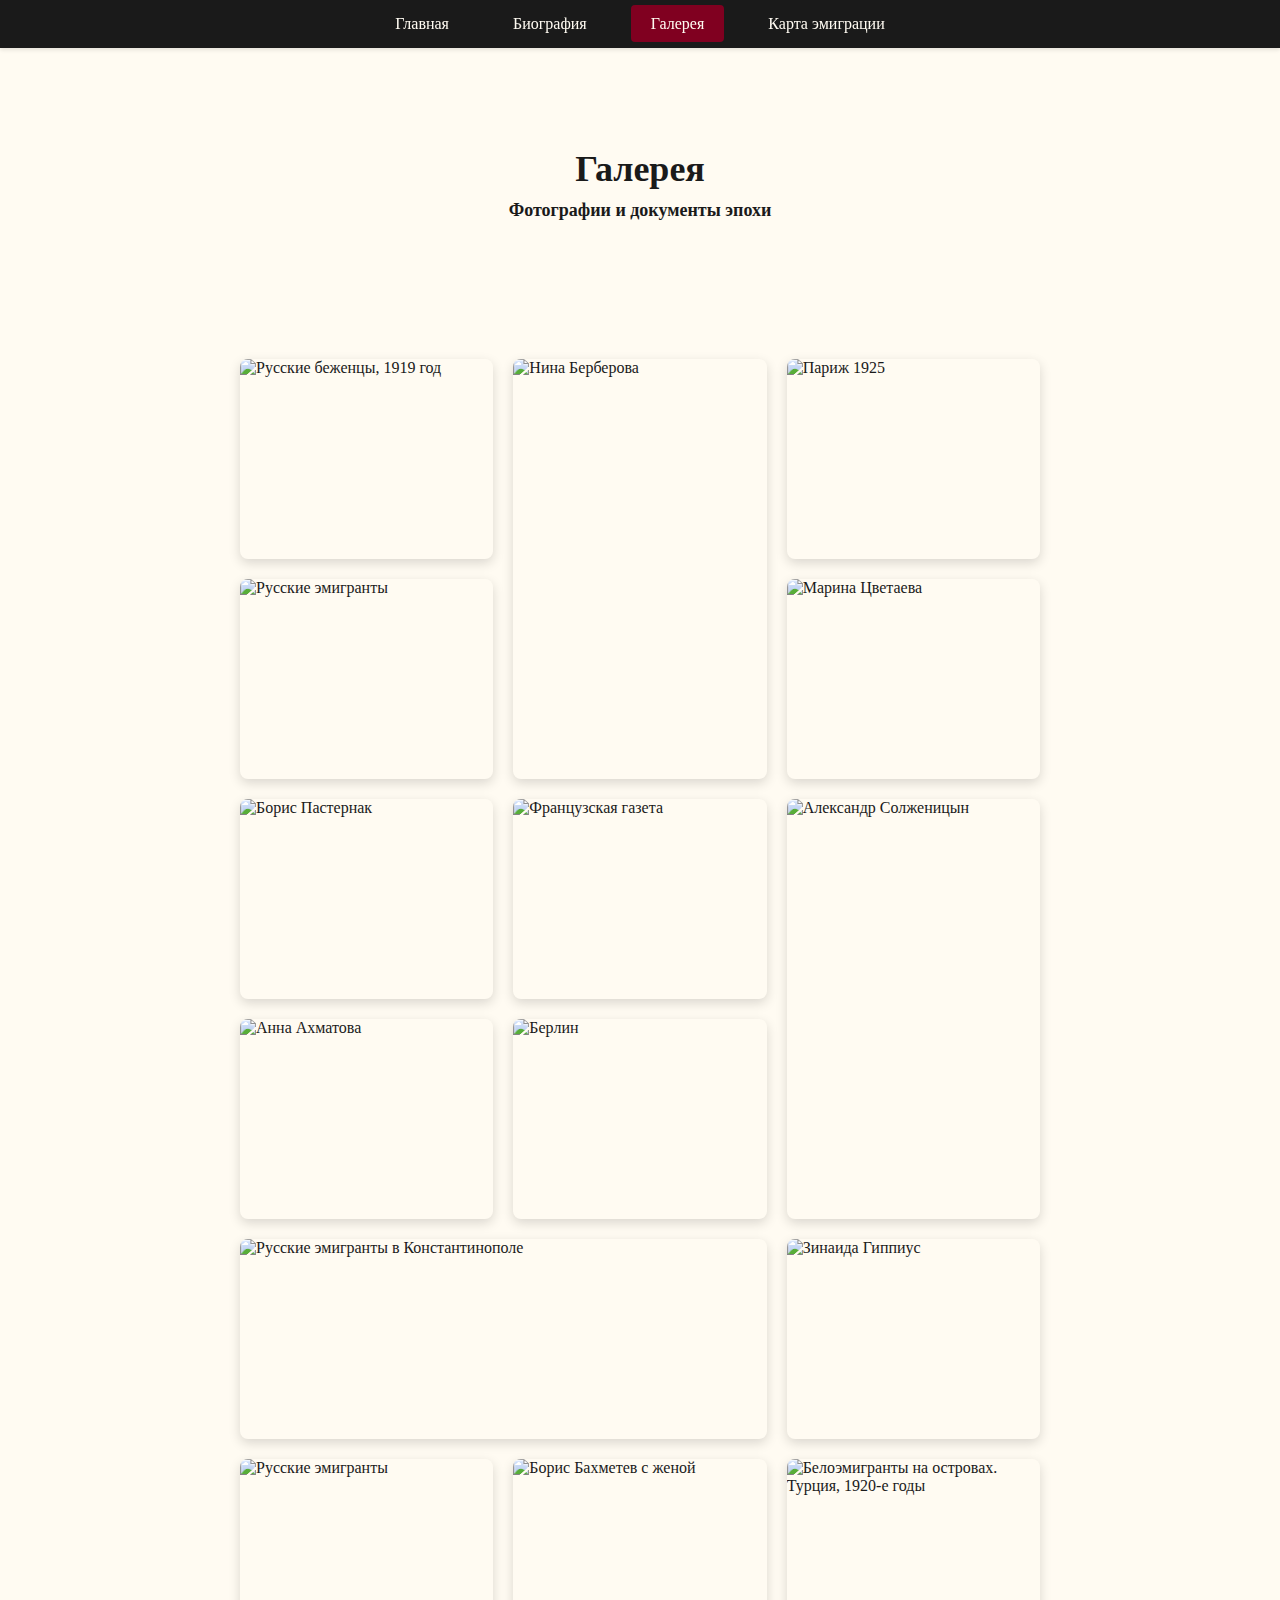
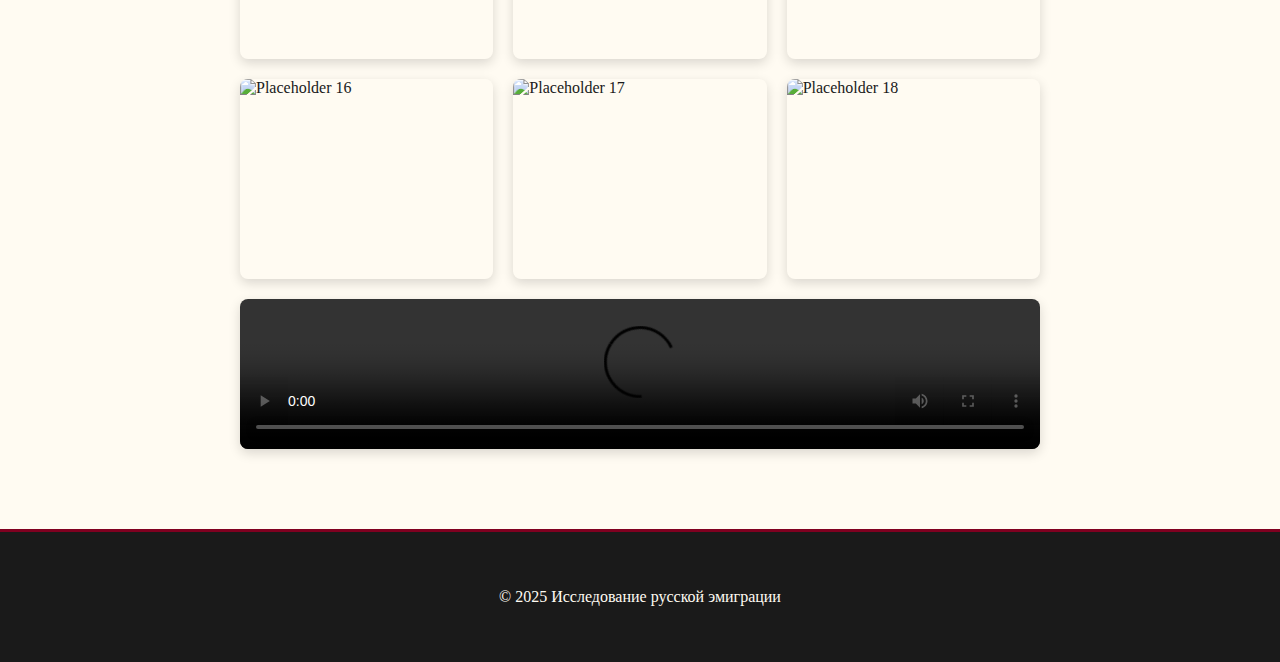
==== gallery.html @ 87d1cf18 "Add files via upload" ====
<!DOCTYPE html>
<html lang="ru">
<head>
    <meta charset="UTF-8">
    <meta name="viewport" content="width=device-width, initial-scale=1.0">
    <title>Галерея - Русская эмиграция</title>
    <link rel="stylesheet" href="style.css">
</head>
<body>
    <nav class="navigation">
        <a href="index.html">Главная</a>
        <a href="biography.html">Биография</a>
        <a href="gallery.html" class="active">Галерея</a>
        <a href="map.html">Карта эмиграции</a>
    </nav>
    <header class="gallery-header">
        <h1>Галерея</h1>
        <h3>Фотографии и документы эпохи</h3>
    </header>
    <section class="full-width-gallery">
        <div class="gallery">
            <!-- Картинка 1 -->
            <div class="gallery-item">
                <img src="images/IMG_1744.jpeg" alt="Русские беженцы, 1919 год">
                <div class="gallery-caption">Русские беженцы, 1919 год</div>
            </div>
            <!-- Картинка 2 -->
            <div class="gallery-item gallery-item-tall">  <!-- Added class -->
                <img src="images/IMG_1737.jpeg" alt="Нина Берберова">
                <div class="gallery-caption">Нина Берберова</div>
            </div>
            <!-- Картинка 3 -->
            <div class="gallery-item">
                <img src="images/Paris_Montmartre_in_1925.jpg" alt="Париж 1925">
                <div class="gallery-caption">Париж, 1925 год</div>
            </div>
            <!-- Картинка 4 -->
            <div class="gallery-item gall">
                <img src="images/IMG_1735.jpeg" alt="Русские эмигранты">
                <div class="gallery-caption">Русские эмигранты</div>
            </div>
            <!-- Картинка 5 -->
            <div class="gallery-item">
                <img src="images/IMG_1738.jpeg" alt="Марина Цветаева">
                <div class="gallery-caption">Марина Цветаева</div>
            </div>
            <!-- Картинка 6 -->
            <div class="gallery-item">
                <img src="images/Boris_Pasternak_1959_photo.jpg" alt="Борис Пастернак">
                <div class="gallery-caption">Борис Пастернак</div>
            </div>
            <!-- Картинка 7 -->
            <div class="gallery-item">
                <img src="images/946700_649417261741499_535988744_n.jpg" alt="Французская газета">
                <div class="gallery-caption">Французская газета</div>
            </div>
            <!-- Картинка 8 -->
            <div class="gallery-item gallery-item-tall">  <!-- Added class -->
                <img src="images/Aleksandr_Solzhenitsyn_1974crop.jpg" alt="Александр Солженицын">
                <div class="gallery-caption">Александр Солженицын</div>
            </div>
            <!-- Картинка 9 -->
            <div class="gallery-item">
                <img src="images/IMG_1746.jpeg" alt="Анна Ахматова">
                <div class="gallery-caption">Анна Ахматова</div>
            </div>
            <!-- Картинка 10 -->
            <div class="gallery-item">
                <img src="images/IMG_1747.jpeg" alt="Берлин">
                <div class="gallery-caption">Берлин</div>
            </div>
            <!-- Картинка 11 -->
            <div class="gallery-item gallery-item-wide">  <!-- Added class -->
                <img src="images/russian_emigres_in_constantinople.jpg" alt="Русские эмигранты в Константинополе">
                <div class="gallery-caption">Русские эмигранты в Константинополе</div>
            </div>
            <!-- Картинка 12 -->
            <div class="gallery-item">
                <img src="images/Gippius_1910s.jpg" alt="Зинаида Гиппиус">
                <div class="gallery-caption">Зинаида Гиппиус</div>
            </div>

            <!-- Картинка 13 -->
            <div class="gallery-item">
                <img src="images/IMG_1731.jpeg" alt="Русские эмигранты">
                <div class="gallery-caption">Русские эмигранты</div>
            </div>

            <!-- Картинка 14 -->
            <div class="gallery-item">
                <img src="images/IMG_1732.jpeg" alt="Борис Бахметев с женой">
                <div class="gallery-caption">Борис Бахметев с женой, 1922 г.</div>
            </div>

            <!-- Картинка 15 -->
            <div class="gallery-item">
                <img src="images/IMG_1734.jpeg" alt="Белоэмигранты на островах. Турция, 1920-е годы">
                <div class="gallery-caption">Белоэмигранты на островах. Турция, 1920-е годы</div>
            </div>

             <!-- Картинка 16 -->
             <div class="gallery-item">
                <img src="images/Gallipoli2.jpg" alt="Placeholder 16">
                <div class="gallery-caption">Генерал А. П. Кутепов обходит войска в Галлиполи перед отправкой в Болгарию. 1921 год</div>
            </div>

            <!-- Картинка 17 -->
            <div class="gallery-item">
                <img src="images/Russian_poets_in_Harbin_(1930s)_restored.jpg" alt="Placeholder 17">
                <div class="gallery-caption">Поэты-харбинцы. Слева направо: В. К. Обухов, М. А. Шмейсер, Н. Ильнек, А. И. Несмелов, А. Андреева, А. А. Ачаир</div>
            </div>

            <!-- Картинка 18 -->
            <div class="gallery-item">
                <img src="images/gosti.jpg" alt="Placeholder 18">
                <div class="gallery-caption">Гости и постояльцы в «Здравнице имени генерала Врангеля» в Белграде на Дединье</div>
            </div>

            <!-- Video item -->
            <div class="gallery-item gallery-item-full">  <!-- Added class -->
                <video controls loading="lazy" width="100%">  <!-- Added width attribute -->
                    <source src="images/videoplayback.mp4" type="video/webm">
                    Ваш браузер не поддерживает видео
                </video>
                <div class="gallery-caption">Париж 1920-х годов (архивное видео)</div>
            </div>

        </div>
    </section>
    <footer>
        <p>© 2025 Исследование русской эмиграции</p>
    </footer>
</body>
</html>
---- style.css ----
body {
  font-family: "Georgia", serif;
  background-color: #FFFBF2;
  color: #1A1A1A;
  margin: 0;
  padding: 0;
}

.navigation {
  background-color: #1A1A1A;
  padding: 15px 0;
  position: sticky;
  top: 0;
  z-index: 1000;
  text-align: center;
  box-shadow: 0 2px 4px rgba(0, 0, 0, 0.1);
}

.navigation a {
  color: #FFFBF2;
  text-decoration: none;
  padding: 10px 20px;
  margin: 0 10px;
  border-radius: 4px;
  transition: background-color 0.3s ease;
}

.navigation a:hover {
  background-color: #800020;
}

.navigation a.active {
  background-color: #800020;
  color: #FFFBF2;
}

.biography-header,
.gallery-header,
.map-header,
header {
  text-align: center;
  padding: 100px 20px;
}

header h1 {
  font-size: 48px;
  margin: 0;
  color: #1A1A1A;
}

header h3 {
  font-size: 24px;
  margin-top: 10px;
  color: #1A1A1A;
}

section {
  padding: 40px 20px;
  max-width: 800px;
  margin: 0 auto;
}

h2 {
  border-bottom: 2px solid #800020;
  padding-bottom: 10px;
  margin-bottom: 20px;
  color: #1A1A1A;
}

.card {
  background-color: #FAF7EF;
  box-shadow: 0 2px 4px rgba(0, 0, 0, 0.1);
  padding: 20px;
  margin-bottom: 20px;
  border-radius: 8px;
}

.timeline {
  border-left: 3px solid #800020;
  padding-left: 20px;
  margin-bottom: 40px;
}

.timeline h3 {
  margin-top: 0;
}

.quote {
  font-style: italic;
  color: #555;
  text-align: center;
  margin-top: 20px;
}

.map-container {
  padding: 20px;
  max-width: 1200px;
  margin: 0 auto;
}

#emigration-map {
  height: 500px;
  width: 100%;
  border: 2px solid #800020;
  border-radius: 8px;
  margin-bottom: 20px;
}

.map-legend {
  background-color: #FAF7EF;
  padding: 20px;
  border-radius: 8px;
  box-shadow: 0 2px 4px rgba(0, 0, 0, 0.1);
}

.map-legend ul {
  list-style-type: none;
  padding: 0;
}

.map-legend li {
  margin: 10px 0;
  padding-left: 20px;
  position: relative;
}

.map-legend li:before {
  content: "•";
  color: #800020;
  position: absolute;
  left: 0;
}

footer {
  background-color: #1A1A1A;
  color: #FFFBF2;
  text-align: center;
  padding: 40px;
  margin-top: 60px;
  border-top: 3px solid #800020;
}

/*General adjustments*/
header h1 {
  font-size: 36px;
}

header h3 {
  font-size: 18px;
}

.gallery {
  gap: 15px;
}

.gallery-item img,
.gallery-item video {
  height: 180px;
}

@media (max-width: 480px) {
  header h1 {
    font-size: 30px;
  }

  header h3 {
    font-size: 16px;
  }

  .gallery-item img,
  .gallery-item video {
    height: 150px;
  }
}

.biographies {
  display: flex;
  flex-wrap: wrap;
  gap: 20px;
  padding: 20px;
  justify-content: center;
}

.biography-card {
  background-color: #FAF7EF;
  box-shadow: 0 2px 4px rgba(0, 0, 0, 0.1);
  width: 100%;
  max-width: 400px;
  padding: 20px;
  transition: transform 0.3s ease;
}

.biography-card:hover {
  transform: scale(1.02);
}

.biography-card h2 {
  text-align: center;
  color: #1A1A1A;
  margin-bottom: 10px;
}

.author-image {
  display: block;
  margin: 0 auto;
  width: 100px;
  height: 100px;
  object-fit: cover;
  border-radius: 50%;
  border: 2px solid #800020;
}

.bio-content {
  margin-top: 20px;
}

.bio-content h3 {
  color: #800020;
  margin: 15px 0 10px;
}

@media (max-width: 768px) {
  .biography-card {
    max-width: 100%;
  }
}

.full-width-gallery {
  padding: 20px;
}

.gallery {
  display: -ms-grid; /* IE Fallback */
  display: grid;
  grid-template-columns: repeat(auto-fill, minmax(250px, 1fr));
  grid-gap: 20px;
  margin: 0 auto;
  grid-auto-flow: dense;
}

.gallery-item {
  position: relative;
  overflow: hidden;
  border-radius: 8px;
  box-shadow: 0 4px 12px rgba(0, 0, 0, 0.15);
  transition: transform 0.3s ease;
  border: none;
}

.gallery-item:hover {
  transform: scale(1.05);
}

.gallery-item img,
.gallery-item video {
  width: 100%;
  height: 200px;
  object-fit: cover;
  display: block;
  -webkit-user-select: none;
  -webkit-touch-callout: none;
  -webkit-tap-highlight-color: transparent;
}

.gallery-caption {
  position: absolute;
  bottom: 0;
  left: 0;
  right: 0;
  background: rgba(128, 0, 32, 0.85);
  color: #FFFBF2;
  padding: 15px;
  font-size: 14px;
  text-align: center;
  opacity: 0;
  transition: opacity 0.3s ease;
}

.gallery-item:hover .gallery-caption {
  opacity: 1;
}

.gallery-item-tall {
  grid-row: span 2;
}

.gallery-item-wide {
  grid-column: span 2;
}

.gallery-item-full {
  grid-column: 1 / -1;
}

.gallery-item-full video {
  height: auto;
}

/*Smaller screens*/

@media (max-width: 768px) {
  header h1 {
    font-size: 36px;
  }
  header h3 {
    font-size: 18px;
  }
  .gallery {
    gap: 15px;
  }
  .gallery-item img,
  .gallery-item video {
    height: 180px;
  }
}
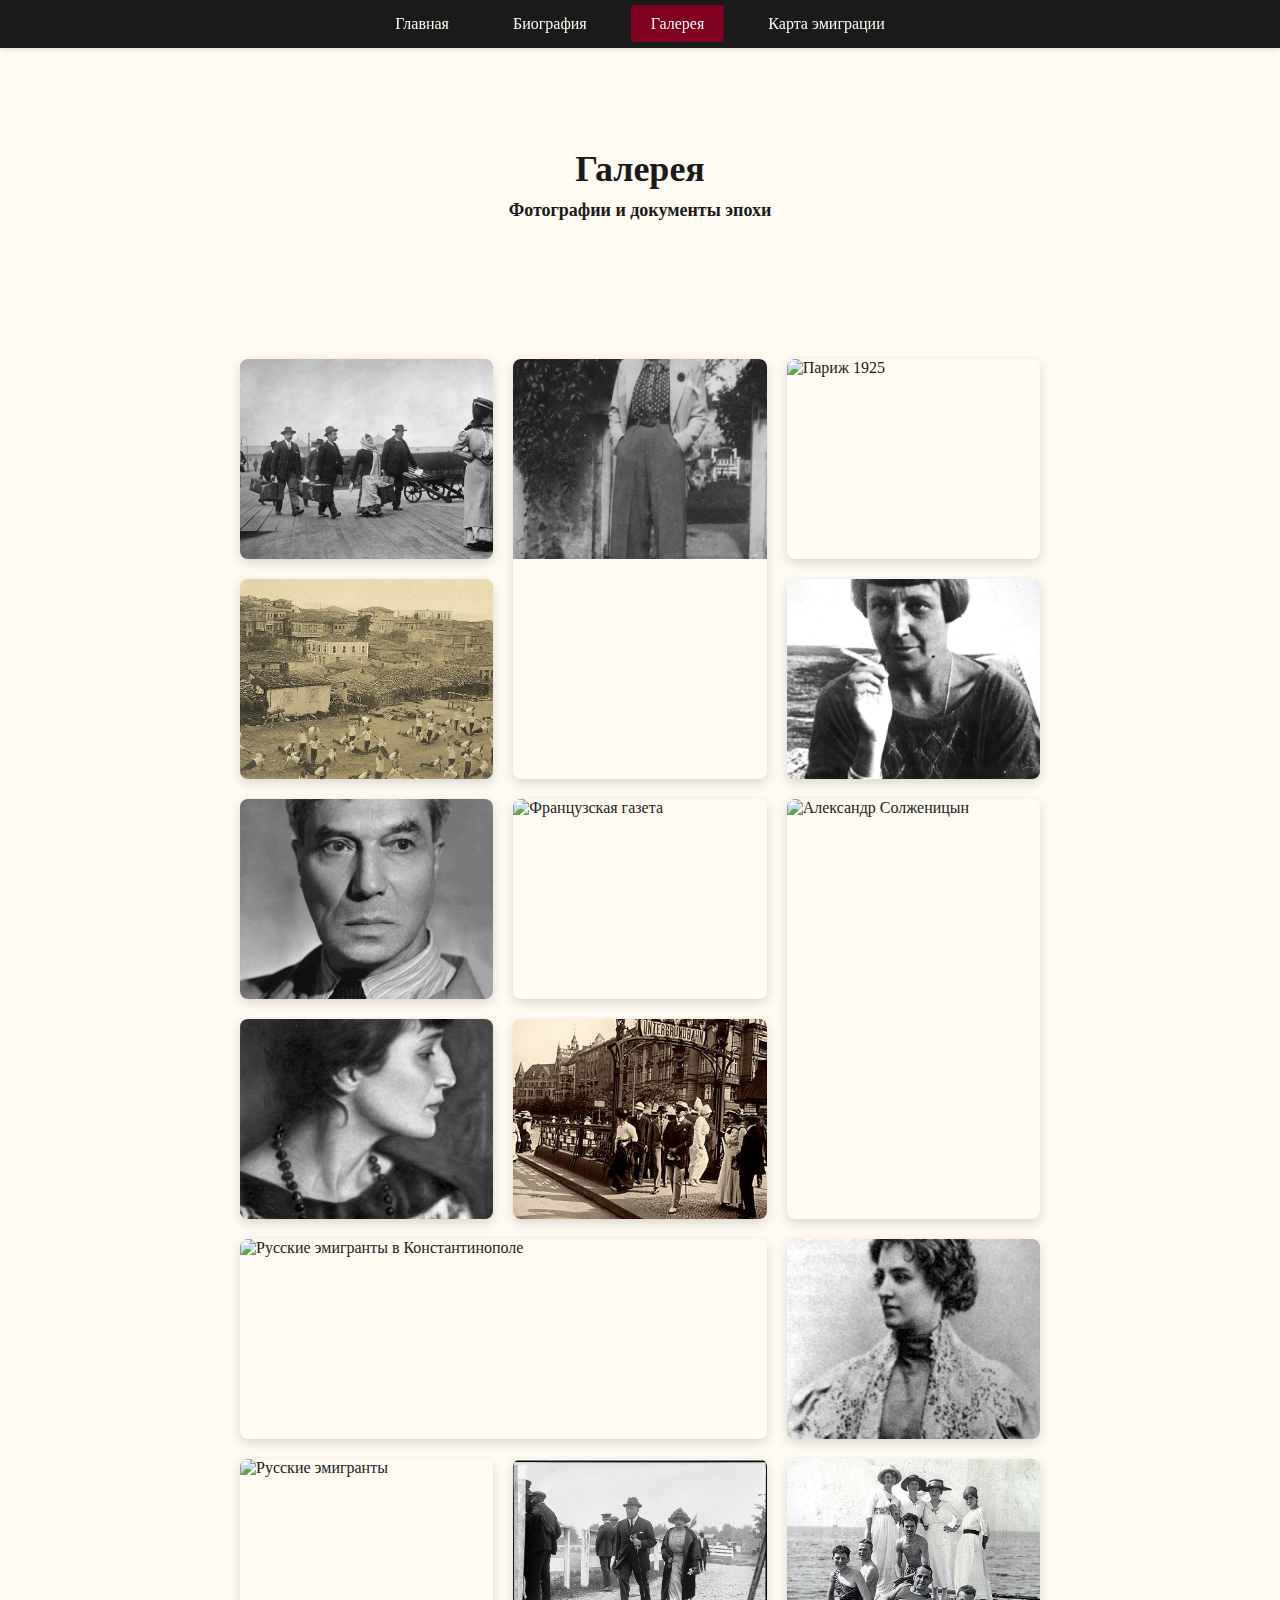
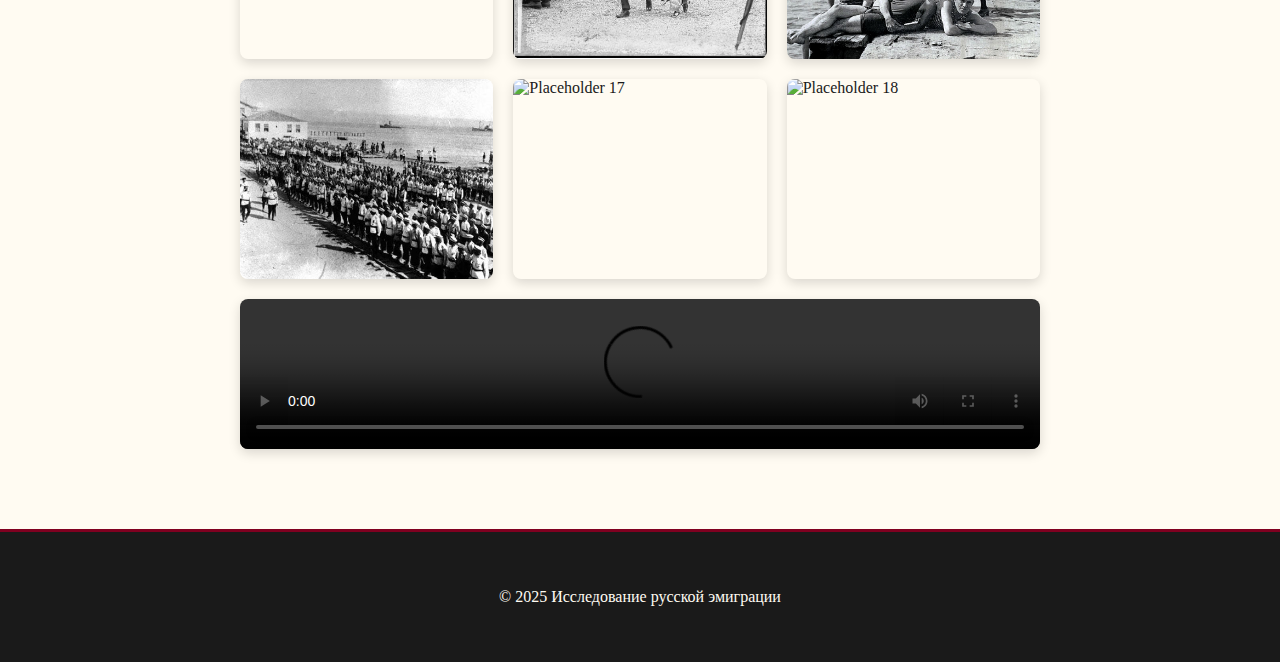
==== commit 1a049731: "gallery.html" ====
--- a/gallery.html
+++ b/gallery.html
@@ -21,98 +21,98 @@
         <div class="gallery">
             <!-- Картинка 1 -->
             <div class="gallery-item">
-                <img src="images/IMG_1744.jpeg" alt="Русские беженцы, 1919 год">
+                <img src="IMG_1744.jpeg" alt="Русские беженцы, 1919 год">
                 <div class="gallery-caption">Русские беженцы, 1919 год</div>
             </div>
             <!-- Картинка 2 -->
             <div class="gallery-item gallery-item-tall">  <!-- Added class -->
-                <img src="images/IMG_1737.jpeg" alt="Нина Берберова">
+                <img src="IMG_1737.jpeg" alt="Нина Берберова">
                 <div class="gallery-caption">Нина Берберова</div>
             </div>
             <!-- Картинка 3 -->
             <div class="gallery-item">
-                <img src="images/Paris_Montmartre_in_1925.jpg" alt="Париж 1925">
+                <img src="Paris_Montmartre_in_1925.jpg" alt="Париж 1925">
                 <div class="gallery-caption">Париж, 1925 год</div>
             </div>
             <!-- Картинка 4 -->
             <div class="gallery-item gall">
-                <img src="images/IMG_1735.jpeg" alt="Русские эмигранты">
+                <img src="IMG_1735.jpeg" alt="Русские эмигранты">
                 <div class="gallery-caption">Русские эмигранты</div>
             </div>
             <!-- Картинка 5 -->
             <div class="gallery-item">
-                <img src="images/IMG_1738.jpeg" alt="Марина Цветаева">
+                <img src="IMG_1738.jpeg" alt="Марина Цветаева">
                 <div class="gallery-caption">Марина Цветаева</div>
             </div>
             <!-- Картинка 6 -->
             <div class="gallery-item">
-                <img src="images/Boris_Pasternak_1959_photo.jpg" alt="Борис Пастернак">
+                <img src="Boris_Pasternak_1959_photo.jpg" alt="Борис Пастернак">
                 <div class="gallery-caption">Борис Пастернак</div>
             </div>
             <!-- Картинка 7 -->
             <div class="gallery-item">
-                <img src="images/946700_649417261741499_535988744_n.jpg" alt="Французская газета">
+                <img src="946700_649417261741499_535988744_n.jpg" alt="Французская газета">
                 <div class="gallery-caption">Французская газета</div>
             </div>
             <!-- Картинка 8 -->
             <div class="gallery-item gallery-item-tall">  <!-- Added class -->
-                <img src="images/Aleksandr_Solzhenitsyn_1974crop.jpg" alt="Александр Солженицын">
+                <img src="Aleksandr_Solzhenitsyn_1974crop.jpg" alt="Александр Солженицын">
                 <div class="gallery-caption">Александр Солженицын</div>
             </div>
             <!-- Картинка 9 -->
             <div class="gallery-item">
-                <img src="images/IMG_1746.jpeg" alt="Анна Ахматова">
+                <img src="IMG_1746.jpeg" alt="Анна Ахматова">
                 <div class="gallery-caption">Анна Ахматова</div>
             </div>
             <!-- Картинка 10 -->
             <div class="gallery-item">
-                <img src="images/IMG_1747.jpeg" alt="Берлин">
+                <img src="IMG_1747.jpeg" alt="Берлин">
                 <div class="gallery-caption">Берлин</div>
             </div>
             <!-- Картинка 11 -->
-            <div class="gallery-item gallery-item-wide">  <!-- Added class -->
-                <img src="images/russian_emigres_in_constantinople.jpg" alt="Русские эмигранты в Константинополе">
+            <div class="gallery-item gallery-item-wide">
+                <img src="russian_emigres_in_constantinople.jpg" alt="Русские эмигранты в Константинополе">
                 <div class="gallery-caption">Русские эмигранты в Константинополе</div>
             </div>
             <!-- Картинка 12 -->
             <div class="gallery-item">
-                <img src="images/Gippius_1910s.jpg" alt="Зинаида Гиппиус">
+                <img src="Gippius_1910s.jpg" alt="Зинаида Гиппиус">
                 <div class="gallery-caption">Зинаида Гиппиус</div>
             </div>
 
             <!-- Картинка 13 -->
             <div class="gallery-item">
-                <img src="images/IMG_1731.jpeg" alt="Русские эмигранты">
+                <img src="IMG_1731.jpeg" alt="Русские эмигранты">
                 <div class="gallery-caption">Русские эмигранты</div>
             </div>
 
             <!-- Картинка 14 -->
             <div class="gallery-item">
-                <img src="images/IMG_1732.jpeg" alt="Борис Бахметев с женой">
+                <img src="IMG_1732.jpeg" alt="Борис Бахметев с женой">
                 <div class="gallery-caption">Борис Бахметев с женой, 1922 г.</div>
             </div>
 
             <!-- Картинка 15 -->
             <div class="gallery-item">
-                <img src="images/IMG_1734.jpeg" alt="Белоэмигранты на островах. Турция, 1920-е годы">
+                <img src="IMG_1734.jpeg" alt="Белоэмигранты на островах. Турция, 1920-е годы">
                 <div class="gallery-caption">Белоэмигранты на островах. Турция, 1920-е годы</div>
             </div>
 
              <!-- Картинка 16 -->
              <div class="gallery-item">
-                <img src="images/Gallipoli2.jpg" alt="Placeholder 16">
+                <img src="Gallipoli2.jpg" alt="Placeholder 16">
                 <div class="gallery-caption">Генерал А. П. Кутепов обходит войска в Галлиполи перед отправкой в Болгарию. 1921 год</div>
             </div>
 
             <!-- Картинка 17 -->
             <div class="gallery-item">
-                <img src="images/Russian_poets_in_Harbin_(1930s)_restored.jpg" alt="Placeholder 17">
+                <img src="Russian_poets_in_Harbin_(1930s)_restored.jpg" alt="Placeholder 17">
                 <div class="gallery-caption">Поэты-харбинцы. Слева направо: В. К. Обухов, М. А. Шмейсер, Н. Ильнек, А. И. Несмелов, А. Андреева, А. А. Ачаир</div>
             </div>
 
             <!-- Картинка 18 -->
             <div class="gallery-item">
-                <img src="images/gosti.jpg" alt="Placeholder 18">
+                <img src="gosti.jpg" alt="Placeholder 18">
                 <div class="gallery-caption">Гости и постояльцы в «Здравнице имени генерала Врангеля» в Белграде на Дединье</div>
             </div>
 
@@ -131,4 +131,4 @@
         <p>© 2025 Исследование русской эмиграции</p>
     </footer>
 </body>
-</html>+</html>
